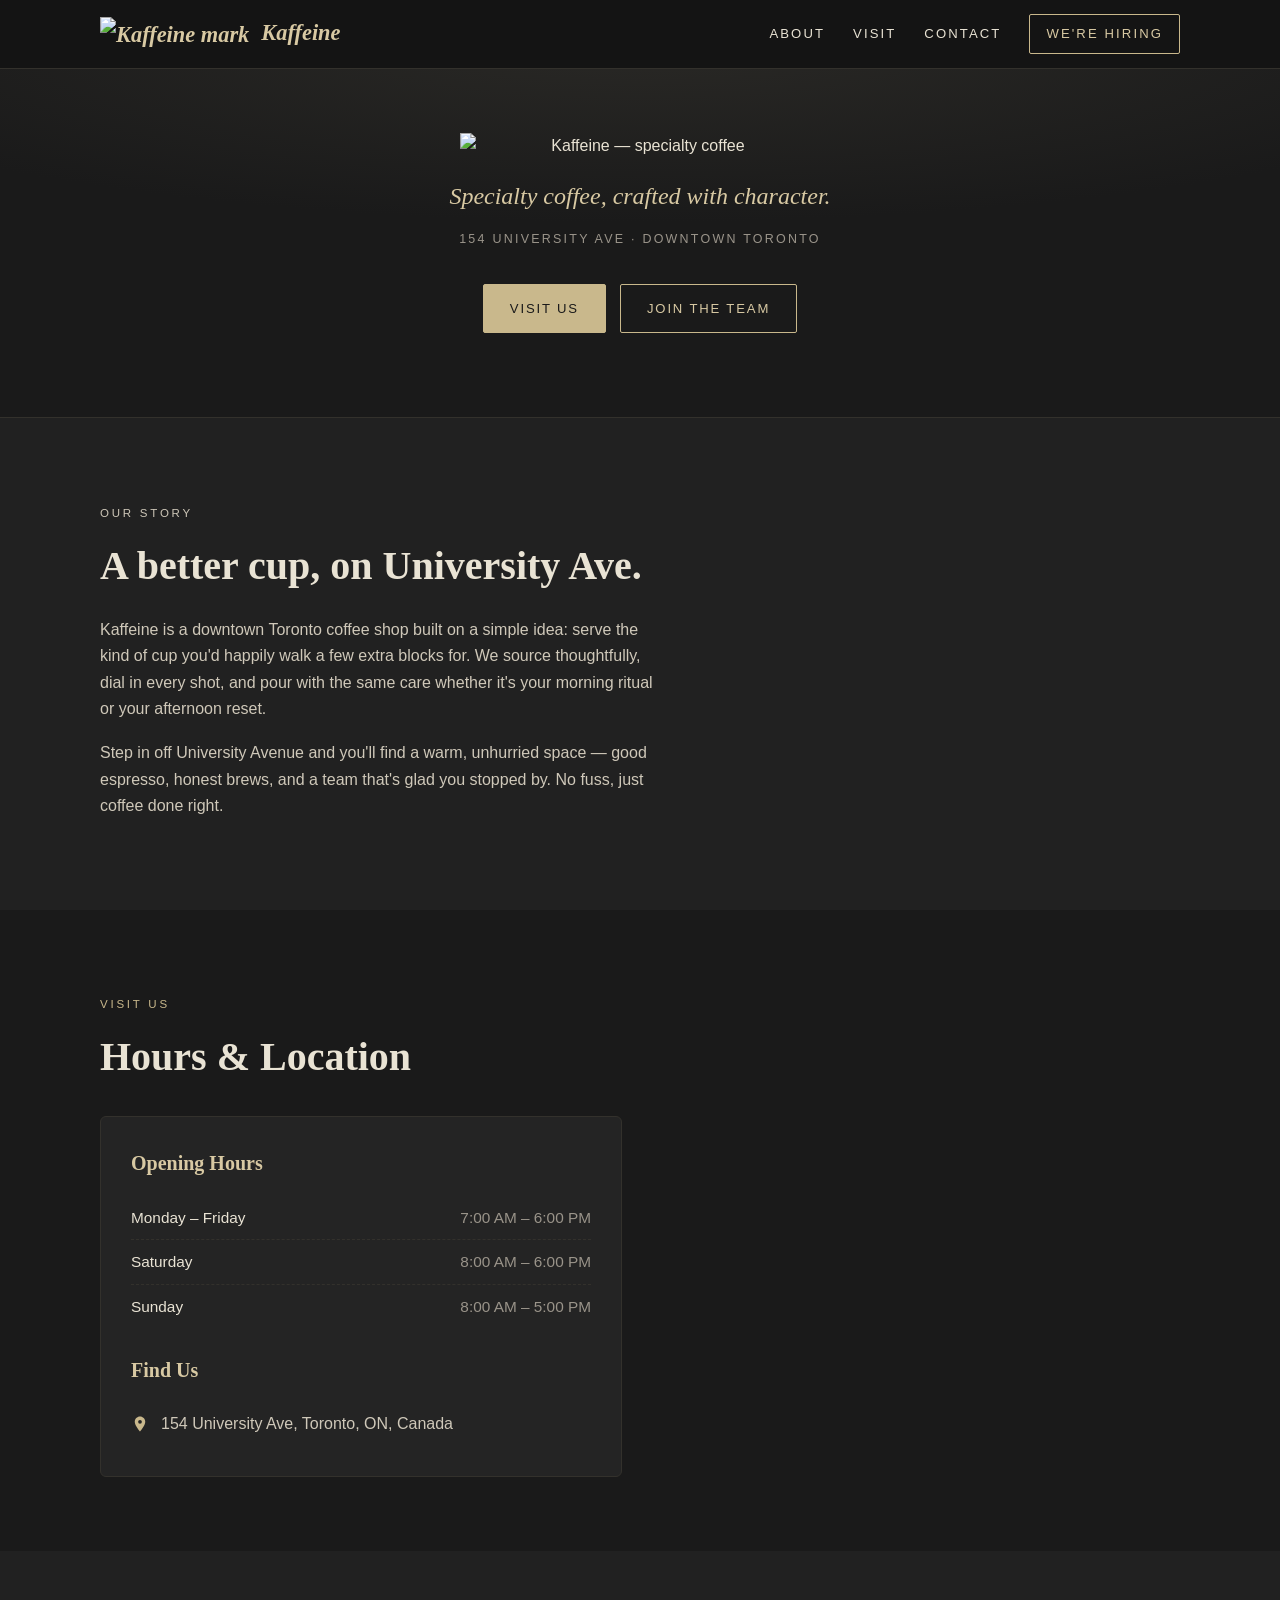
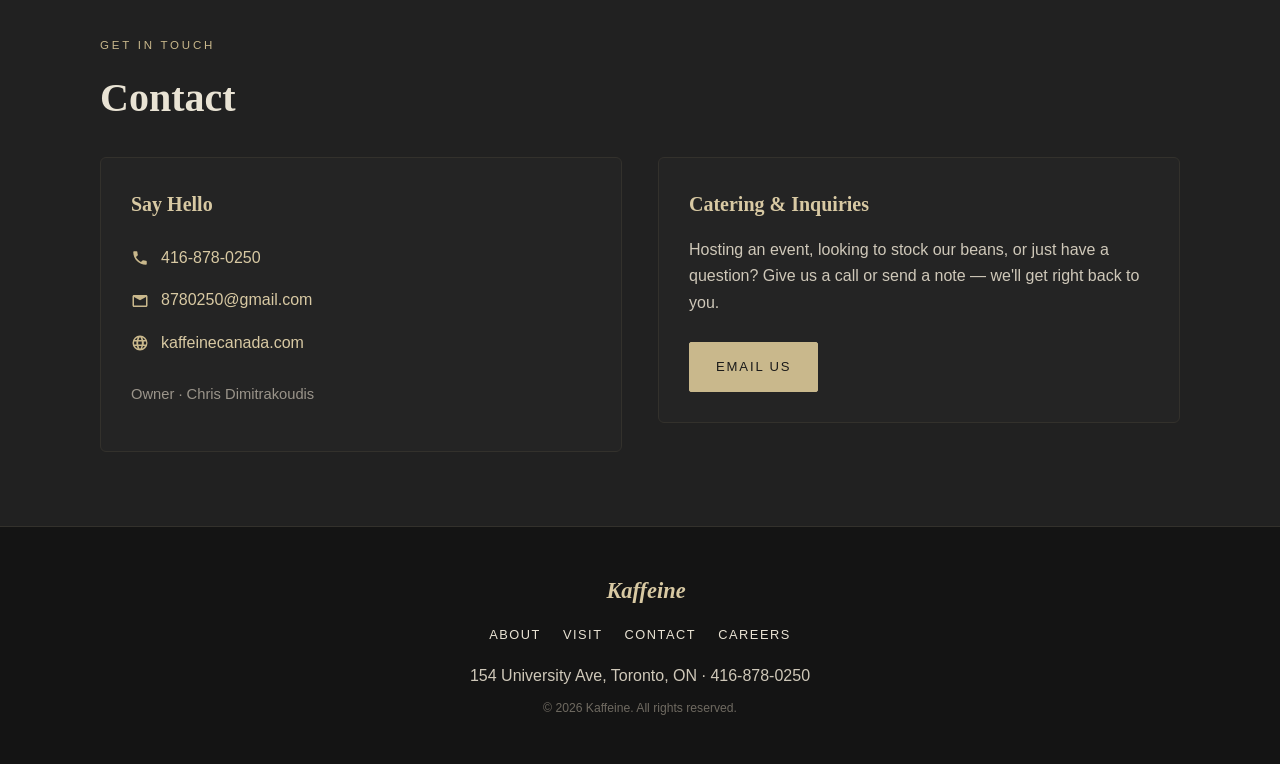
==== index.html @ 9977dd0e "Add files via upload" ====
<!DOCTYPE html>
<html lang="en">
<head>
  <meta charset="UTF-8">
  <meta name="viewport" content="width=device-width, initial-scale=1">
  <title>Kaffeine — Specialty Coffee · Toronto</title>
  <meta name="description" content="Kaffeine — specialty coffee roasted with care, in the heart of downtown Toronto at 154 University Ave.">
  <link rel="icon" type="image/svg+xml" href="assets/mark.svg">
  <link rel="stylesheet" href="styles.css">

  <!-- Open Graph / social preview -->
  <meta property="og:title" content="Kaffeine — Specialty Coffee · Toronto">
  <meta property="og:description" content="Specialty coffee in the heart of downtown Toronto. 154 University Ave.">
  <meta property="og:type" content="website">
  <meta property="og:image" content="assets/logo.svg">

  <!-- Local business structured data -->
  <script type="application/ld+json">
  {
    "@context":"https://schema.org",
    "@type":"CafeOrCoffeeShop",
    "name":"Kaffeine",
    "image":"https://kaffeinecanada.com/assets/logo.svg",
    "telephone":"+1-416-878-0250",
    "email":"8780250@gmail.com",
    "url":"https://kaffeinecanada.com",
    "address":{
      "@type":"PostalAddress",
      "streetAddress":"154 University Ave",
      "addressLocality":"Toronto",
      "addressRegion":"ON",
      "addressCountry":"CA"
    }
  }
  </script>
</head>
<body>

<header class="site">
  <div class="container nav">
    <a class="brand" href="index.html">
      <img src="assets/mark.svg" alt="Kaffeine mark"> Kaffeine
    </a>
    <nav class="nav-links">
      <a href="#about">About</a>
      <a href="#visit">Visit</a>
      <a href="#contact">Contact</a>
      <a class="cta" href="hiring.html">We're Hiring</a>
    </nav>
  </div>
</header>

<!-- HERO -->
<section class="hero" style="padding-top:64px">
  <div class="container">
    <img class="logo" src="assets/logo.svg" alt="Kaffeine — specialty coffee">
    <p class="tagline">Specialty coffee, crafted with character.</p>
    <p class="sub">154 University Ave · Downtown Toronto</p>
    <div class="btns">
      <a class="btn solid" href="#visit">Visit Us</a>
      <a class="btn ghost" href="hiring.html">Join the Team</a>
    </div>
  </div>
</section>

<!-- ABOUT -->
<section id="about" class="about">
  <div class="container">
    <p class="eyebrow">Our Story</p>
    <h2>A better cup, on University Ave.</h2>
    <p>Kaffeine is a downtown Toronto coffee shop built on a simple idea: serve the kind of cup
       you'd happily walk a few extra blocks for. We source thoughtfully, dial in every shot, and
       pour with the same care whether it's your morning ritual or your afternoon reset.</p>
    <p>Step in off University Avenue and you'll find a warm, unhurried space — good espresso, honest
       brews, and a team that's glad you stopped by. No fuss, just coffee done right.</p>
  </div>
</section>

<!-- VISIT: hours, location, map -->
<section id="visit">
  <div class="container">
    <p class="eyebrow">Visit Us</p>
    <h2>Hours &amp; Location</h2>
    <div class="grid" style="margin-top:26px">
      <div class="card">
        <h3>Opening Hours</h3>
        <ul class="hours">
          <li><span class="day">Monday – Friday</span><span class="time">7:00 AM – 6:00 PM</span></li>
          <li><span class="day">Saturday</span><span class="time">8:00 AM – 6:00 PM</span></li>
          <li><span class="day">Sunday</span><span class="time">8:00 AM – 5:00 PM</span></li>
        </ul>
        <h3 style="margin-top:26px">Find Us</h3>
        <div class="contact-line">
          <svg viewBox="0 0 24 24"><path d="M12 2C8.1 2 5 5.1 5 9c0 5.2 7 13 7 13s7-7.8 7-13c0-3.9-3.1-7-7-7zm0 9.5A2.5 2.5 0 1 1 12 6.5a2.5 2.5 0 0 1 0 5z"/></svg>
          154 University Ave, Toronto, ON, Canada
        </div>
      </div>
      <div class="map-wrap">
        <iframe class="map-embed"
          title="Map to Kaffeine, 154 University Ave Toronto"
          loading="lazy"
          referrerpolicy="no-referrer-when-downgrade"
          src="https://www.google.com/maps?q=154+University+Ave,+Toronto,+ON,+Canada&output=embed"></iframe>
      </div>
    </div>
  </div>
</section>

<!-- CONTACT -->
<section id="contact">
  <div class="container">
    <p class="eyebrow">Get in Touch</p>
    <h2>Contact</h2>
    <div class="grid" style="margin-top:26px">
      <div class="card">
        <h3>Say Hello</h3>
        <div class="contact-line">
          <svg viewBox="0 0 24 24"><path d="M6.6 10.8c1.4 2.8 3.8 5.2 6.6 6.6l2.2-2.2c.3-.3.7-.4 1-.2 1.1.4 2.3.6 3.6.6.6 0 1 .4 1 1V20c0 .6-.4 1-1 1C10.6 21 3 13.4 3 4c0-.6.4-1 1-1h3.5c.6 0 1 .4 1 1 0 1.2.2 2.4.6 3.6.1.4 0 .8-.3 1.1l-2.2 2.1z"/></svg>
          <a href="tel:+14168780250">416-878-0250</a>
        </div>
        <div class="contact-line">
          <svg viewBox="0 0 24 24"><path d="M4 4h16c1.1 0 2 .9 2 2v12c0 1.1-.9 2-2 2H4c-1.1 0-2-.9-2-2V6c0-1.1.9-2 2-2zm8 7L4 6.5V18h16V6.5L12 11z"/></svg>
          <a href="mailto:8780250@gmail.com">8780250@gmail.com</a>
        </div>
        <div class="contact-line">
          <svg viewBox="0 0 24 24"><path d="M12 2a10 10 0 1 0 0 20 10 10 0 0 0 0-20zm6.9 6h-2.6a15.6 15.6 0 0 0-1.3-3.4A8 8 0 0 1 18.9 8zM12 4c.8 1 1.5 2.4 1.9 4h-3.8C10.5 6.4 11.2 5 12 4zM4.3 14a8 8 0 0 1 0-4h3a18 18 0 0 0 0 4h-3zm.8 2h2.6c.3 1.2.8 2.4 1.3 3.4A8 8 0 0 1 5.1 16zm2.6-8H5.1a8 8 0 0 1 3.9-3.4C8.4 5.6 8 6.8 7.7 8zM12 20c-.8-1-1.5-2.4-1.9-4h3.8c-.4 1.6-1.1 3-1.9 4zm2.3-6h-4.6a16 16 0 0 1 0-4h4.6a16 16 0 0 1 0 4zm.4 5.4c.5-1 1-2.2 1.3-3.4h2.6a8 8 0 0 1-3.9 3.4zM17 14a18 18 0 0 0 0-4h3a8 8 0 0 1 0 4h-3z"/></svg>
          <a href="https://kaffeinecanada.com">kaffeinecanada.com</a>
        </div>
        <p style="color:var(--muted);margin-top:18px;font-size:.92rem">Owner · Chris Dimitrakoudis</p>
      </div>
      <div class="card">
        <h3>Catering &amp; Inquiries</h3>
        <p style="color:#cfc8b9;margin-top:0">Hosting an event, looking to stock our beans, or just have a
           question? Give us a call or send a note — we'll get right back to you.</p>
        <a class="btn solid" style="margin-top:10px" href="mailto:8780250@gmail.com">Email Us</a>
      </div>
    </div>
  </div>
</section>

<footer class="site">
  <div class="container">
    <a class="brand" href="index.html"><img src="assets/mark.svg" alt=""> Kaffeine</a>
    <div class="foot-links">
      <a href="#about">About</a>
      <a href="#visit">Visit</a>
      <a href="#contact">Contact</a>
      <a href="hiring.html">Careers</a>
    </div>
    <div style="color:#cfc8b9">154 University Ave, Toronto, ON · 416-878-0250</div>
    <small>© <span id="yr"></span> Kaffeine. All rights reserved.</small>
  </div>
</footer>
<script>document.getElementById('yr').textContent=new Date().getFullYear();</script>
</body>
</html>
---- styles.css ----
/* ===== Kaffeine — shared styles ===== */
:root{
  --bg:#1a1a1a;
  --bg-2:#212121;
  --panel:#242424;
  --line:#33312c;
  --gold:#c9b88c;
  --gold-bright:#d8c9a3;
  --cream:#e9e3d4;
  --muted:#9a948a;
  --serif:Georgia,"Times New Roman",serif;
  --sans:"Helvetica Neue",Arial,system-ui,sans-serif;
}
*{box-sizing:border-box}
html{scroll-behavior:smooth}
body{
  margin:0;
  background:var(--bg);
  color:var(--cream);
  font-family:var(--sans);
  line-height:1.65;
  -webkit-font-smoothing:antialiased;
}
a{color:var(--gold-bright);text-decoration:none}
a:hover{color:#fff}
.container{width:min(1080px,92vw);margin-inline:auto}

/* Header / nav */
header.site{
  position:sticky;top:0;z-index:50;
  background:rgba(20,20,20,.82);
  backdrop-filter:blur(10px);
  border-bottom:1px solid var(--line);
}
.nav{display:flex;align-items:center;justify-content:space-between;padding:14px 0}
.brand{display:flex;align-items:center;gap:12px;font-family:var(--serif);font-style:italic;font-weight:700;font-size:1.4rem;color:var(--gold-bright)}
.brand img{height:34px;width:auto}
.nav-links{display:flex;gap:28px;align-items:center}
.nav-links a{font-family:var(--sans);font-size:.82rem;letter-spacing:.16em;text-transform:uppercase;color:var(--cream)}
.nav-links a.cta{border:1px solid var(--gold);padding:8px 16px;border-radius:2px;color:var(--gold-bright)}
.nav-links a.cta:hover{background:var(--gold);color:#1a1a1a}

/* Hero */
.hero{position:relative;text-align:center;padding:96px 0 84px;border-bottom:1px solid var(--line);
  background:radial-gradient(120% 90% at 50% -10%, #2a2926 0%, var(--bg) 60%);}
.hero .logo{width:min(360px,72vw);height:auto;margin:0 auto 18px;display:block}
.hero .tagline{font-family:var(--serif);font-style:italic;font-size:clamp(1.05rem,2.6vw,1.5rem);color:var(--gold-bright);margin:6px 0 4px}
.hero .sub{color:var(--muted);letter-spacing:.18em;text-transform:uppercase;font-size:.78rem}
.hero .btns{margin-top:34px;display:flex;gap:14px;justify-content:center;flex-wrap:wrap}
.btn{display:inline-block;padding:13px 26px;border-radius:2px;font-size:.82rem;letter-spacing:.14em;text-transform:uppercase;border:1px solid var(--gold)}
.btn.solid{background:var(--gold);color:#1a1a1a}
.btn.solid:hover{background:var(--gold-bright)}
.btn.ghost{color:var(--gold-bright)}
.btn.ghost:hover{background:rgba(201,184,140,.12);color:#fff}

/* Sections */
section{padding:74px 0}
section:nth-of-type(even){background:var(--bg-2)}
.eyebrow{color:var(--gold);letter-spacing:.24em;text-transform:uppercase;font-size:.72rem;margin-bottom:10px}
h2{font-family:var(--serif);font-weight:700;font-size:clamp(1.7rem,4vw,2.5rem);margin:0 0 18px;color:var(--cream)}
.lead{color:#cfc8b9;max-width:62ch;font-size:1.05rem}

/* About */
.about p{max-width:64ch;color:#cfc8b9}
.about p+p{margin-top:18px}

/* Info grid */
.grid{display:grid;grid-template-columns:1fr 1fr;gap:36px;align-items:start}
@media(max-width:760px){.grid{grid-template-columns:1fr;gap:28px}}
.card{background:var(--panel);border:1px solid var(--line);border-radius:6px;padding:30px}
.card h3{font-family:var(--serif);color:var(--gold-bright);margin:0 0 16px;font-size:1.25rem}
.hours{list-style:none;margin:0;padding:0}
.hours li{display:flex;justify-content:space-between;padding:9px 0;border-bottom:1px dashed var(--line);font-size:.96rem}
.hours li:last-child{border-bottom:0}
.hours .day{color:var(--cream)}
.hours .time{color:var(--muted)}
.contact-line{display:flex;align-items:center;gap:12px;padding:8px 0;color:#cfc8b9}
.contact-line svg{flex:0 0 18px;width:18px;height:18px;fill:var(--gold)}
.map-embed{width:100%;height:100%;min-height:280px;border:0;border-radius:6px;filter:grayscale(.3) contrast(1.05)}
.map-wrap{height:100%;min-height:280px}

/* Footer */
footer.site{background:#141414;border-top:1px solid var(--line);padding:46px 0;text-align:center;color:var(--muted)}
footer .brand{justify-content:center;margin-bottom:14px}
footer .foot-links{display:flex;gap:22px;justify-content:center;margin:10px 0 18px;flex-wrap:wrap}
footer .foot-links a{font-size:.8rem;letter-spacing:.12em;text-transform:uppercase;color:var(--cream)}
footer small{display:block;color:#6f6a61;font-size:.76rem;margin-top:8px}

/* Mobile nav */
@media(max-width:620px){
  .nav{flex-direction:column;gap:10px}
  .nav-links{gap:18px;flex-wrap:wrap;justify-content:center}
  .nav-links a{font-size:.74rem;letter-spacing:.1em}
  .brand{font-size:1.25rem}
}

/* Hiring page */
.role{background:var(--panel);border:1px solid var(--line);border-radius:6px;padding:26px 30px;margin-bottom:18px}
.role h3{font-family:var(--serif);color:var(--gold-bright);margin:0 0 6px;font-size:1.35rem}
.role .meta{color:var(--muted);font-size:.82rem;letter-spacing:.08em;text-transform:uppercase;margin-bottom:14px}
.role p{color:#cfc8b9;margin:0 0 14px;max-width:70ch}
.role ul{margin:0;padding-left:20px;color:#cfc8b9}
.role ul li{margin:6px 0}
.apply-box{background:var(--panel);border:1px solid var(--gold);border-radius:6px;padding:30px;text-align:center;margin-top:34px}
.apply-box h3{font-family:var(--serif);color:var(--gold-bright);font-size:1.4rem;margin:0 0 10px}
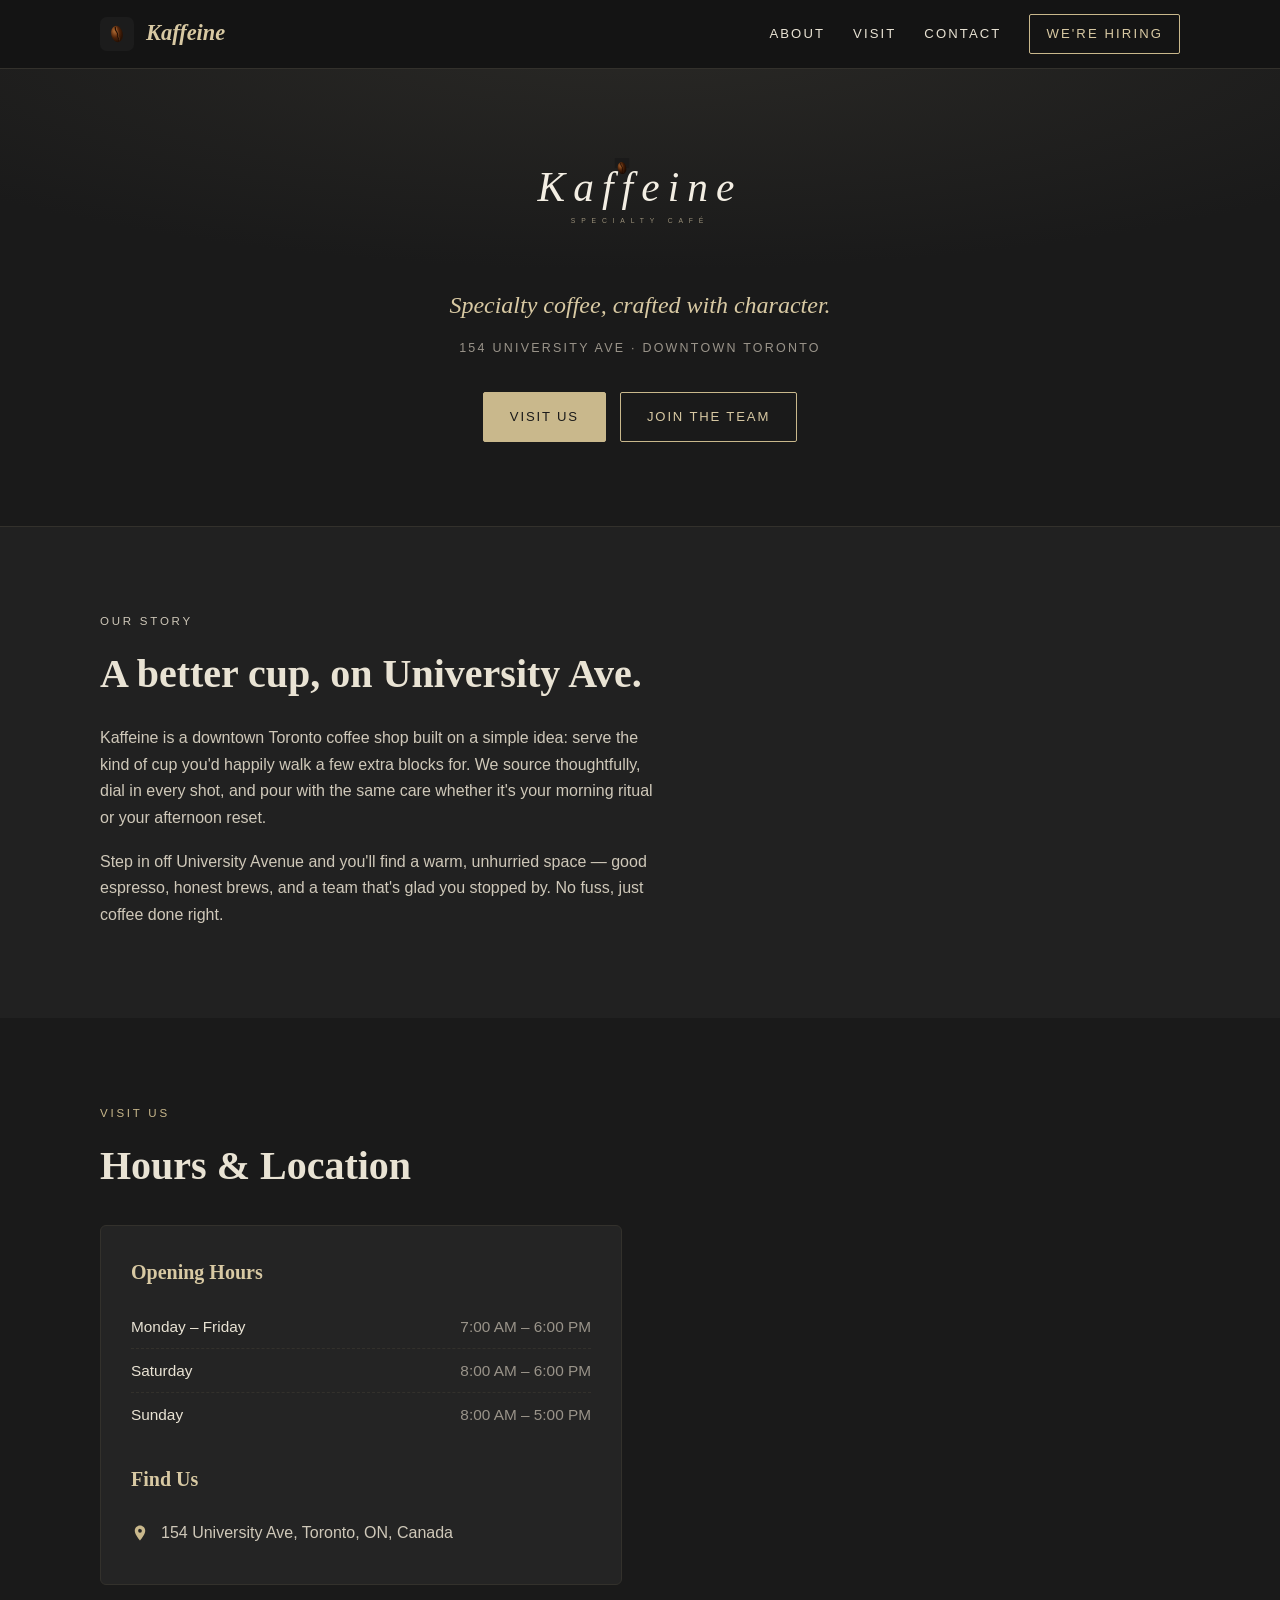
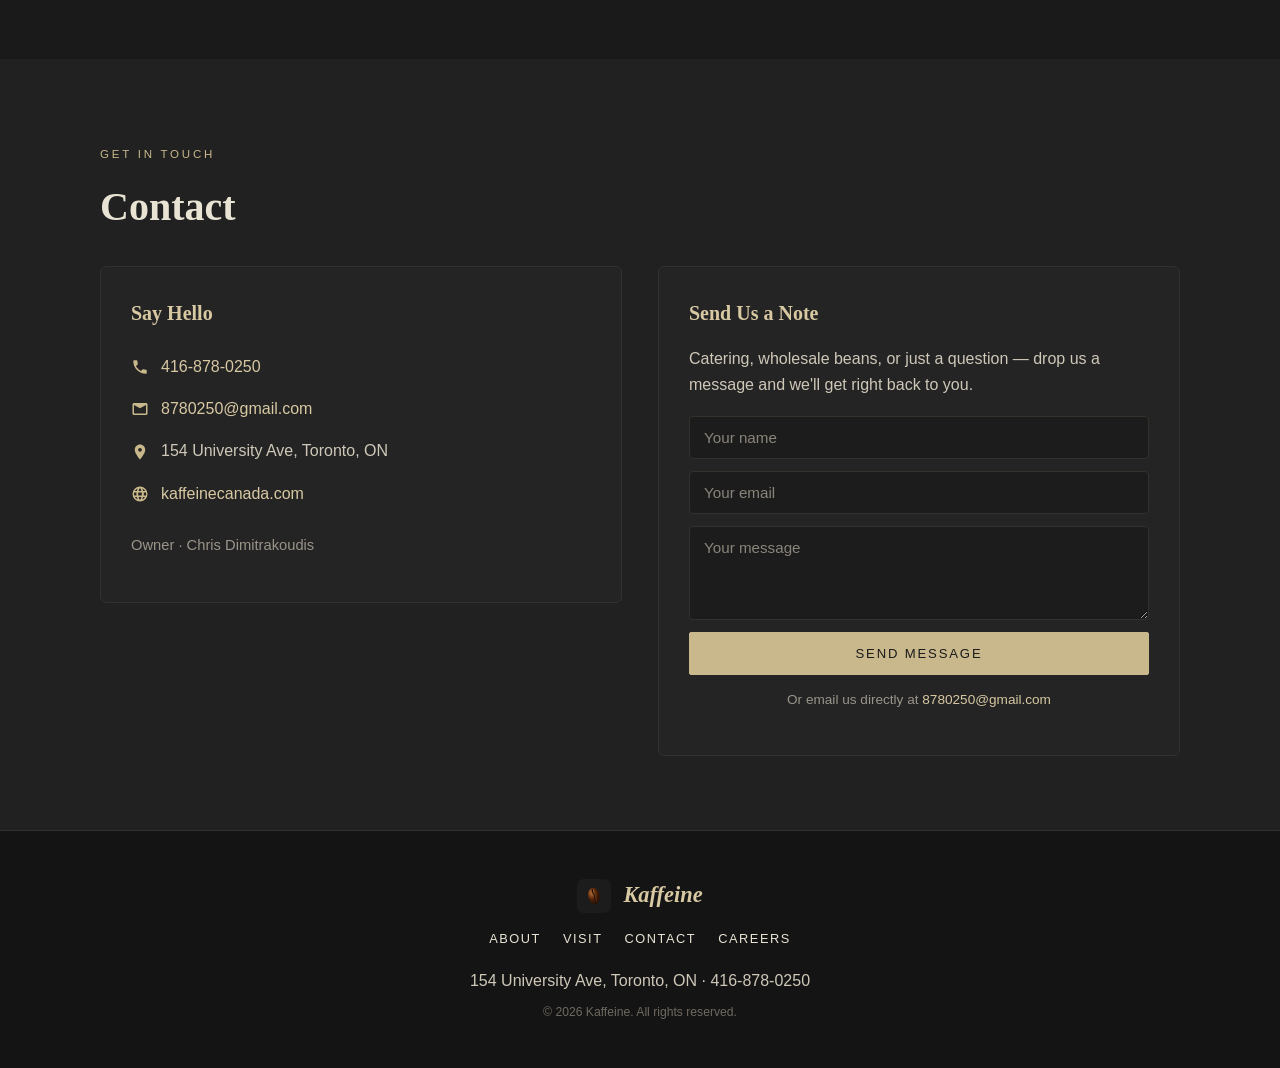
==== commit 1c8996f3: "Add files via upload" ====
--- a/index.html
+++ b/index.html
@@ -120,7 +120,11 @@
         </div>
         <div class="contact-line">
           <svg viewBox="0 0 24 24"><path d="M4 4h16c1.1 0 2 .9 2 2v12c0 1.1-.9 2-2 2H4c-1.1 0-2-.9-2-2V6c0-1.1.9-2 2-2zm8 7L4 6.5V18h16V6.5L12 11z"/></svg>
-          <a href="mailto:8780250@gmail.com">8780250@gmail.com</a>
+          <button type="button" class="copy-email" data-email="8780250@gmail.com" title="Click to copy">8780250@gmail.com</button>
+        </div>
+        <div class="contact-line">
+          <svg viewBox="0 0 24 24"><path d="M12 2C8.1 2 5 5.1 5 9c0 5.2 7 13 7 13s7-7.8 7-13c0-3.9-3.1-7-7-7zm0 9.5A2.5 2.5 0 1 1 12 6.5a2.5 2.5 0 0 1 0 5z"/></svg>
+          154 University Ave, Toronto, ON
         </div>
         <div class="contact-line">
           <svg viewBox="0 0 24 24"><path d="M12 2a10 10 0 1 0 0 20 10 10 0 0 0 0-20zm6.9 6h-2.6a15.6 15.6 0 0 0-1.3-3.4A8 8 0 0 1 18.9 8zM12 4c.8 1 1.5 2.4 1.9 4h-3.8C10.5 6.4 11.2 5 12 4zM4.3 14a8 8 0 0 1 0-4h3a18 18 0 0 0 0 4h-3zm.8 2h2.6c.3 1.2.8 2.4 1.3 3.4A8 8 0 0 1 5.1 16zm2.6-8H5.1a8 8 0 0 1 3.9-3.4C8.4 5.6 8 6.8 7.7 8zM12 20c-.8-1-1.5-2.4-1.9-4h3.8c-.4 1.6-1.1 3-1.9 4zm2.3-6h-4.6a16 16 0 0 1 0-4h4.6a16 16 0 0 1 0 4zm.4 5.4c.5-1 1-2.2 1.3-3.4h2.6a8 8 0 0 1-3.9 3.4zM17 14a18 18 0 0 0 0-4h3a8 8 0 0 1 0 4h-3z"/></svg>
@@ -129,10 +133,16 @@
         <p style="color:var(--muted);margin-top:18px;font-size:.92rem">Owner · Chris Dimitrakoudis</p>
       </div>
       <div class="card">
-        <h3>Catering &amp; Inquiries</h3>
-        <p style="color:#cfc8b9;margin-top:0">Hosting an event, looking to stock our beans, or just have a
-           question? Give us a call or send a note — we'll get right back to you.</p>
-        <a class="btn solid" style="margin-top:10px" href="mailto:8780250@gmail.com">Email Us</a>
+        <h3>Send Us a Note</h3>
+        <p style="color:#cfc8b9;margin-top:0;margin-bottom:18px">Catering, wholesale beans, or just a question —
+           drop us a message and we'll get right back to you.</p>
+        <form class="contact-form" action="https://formspree.io/f/REPLACE_WITH_FORM_ID" method="POST">
+          <input type="text" name="name" placeholder="Your name" required>
+          <input type="email" name="email" placeholder="Your email" required>
+          <textarea name="message" rows="4" placeholder="Your message" required></textarea>
+          <button type="submit" class="btn solid" style="width:100%">Send Message</button>
+          <p class="form-note">Or email us directly at <button type="button" class="copy-email" data-email="8780250@gmail.com">8780250@gmail.com</button></p>
+        </form>
       </div>
     </div>
   </div>
@@ -151,6 +161,61 @@
     <small>© <span id="yr"></span> Kaffeine. All rights reserved.</small>
   </div>
 </footer>
-<script>document.getElementById('yr').textContent=new Date().getFullYear();</script>
+<script>
+  document.getElementById('yr').textContent = new Date().getFullYear();
+
+  // Click-to-copy email (works without a mail app)
+  document.querySelectorAll('.copy-email').forEach(function (btn) {
+    btn.addEventListener('click', function () {
+      var email = btn.dataset.email;
+      navigator.clipboard && navigator.clipboard.writeText(email).then(function () {
+        btn.classList.add('copied');
+        setTimeout(function () { btn.classList.remove('copied'); }, 2000);
+      });
+    });
+  });
+
+  // Contact form: submit via fetch to Formspree, show inline result (no page reload)
+  document.querySelectorAll('.contact-form').forEach(function (form) {
+    var note = document.createElement('p');
+    note.className = 'form-msg';
+    form.appendChild(note);
+    form.addEventListener('submit', function (e) {
+      e.preventDefault();
+      // If the endpoint hasn't been configured yet, fall back to a prefilled email.
+      if (form.action.indexOf('REPLACE_WITH_FORM_ID') !== -1) {
+        var data = new FormData(form);
+        var subject = encodeURIComponent('Website message from ' + (data.get('name') || 'a visitor'));
+        var body = encodeURIComponent((data.get('message') || '') + '\n\n— ' + (data.get('name') || '') + ' (' + (data.get('email') || '') + ')');
+        window.location.href = 'mailto:8780250@gmail.com?subject=' + subject + '&body=' + body;
+        return;
+      }
+      var btn = form.querySelector('button[type=submit]');
+      var label = btn.textContent;
+      btn.textContent = 'Sending…';
+      btn.disabled = true;
+      fetch(form.action, {
+        method: 'POST',
+        body: new FormData(form),
+        headers: { Accept: 'application/json' }
+      }).then(function (r) {
+        if (r.ok) {
+          note.className = 'form-msg ok';
+          note.textContent = 'Thanks! Your message has been sent — we’ll be in touch soon.';
+          form.reset();
+        } else {
+          note.className = 'form-msg err';
+          note.textContent = 'Something went wrong. Please email us directly at 8780250@gmail.com.';
+        }
+      }).catch(function () {
+        note.className = 'form-msg err';
+        note.textContent = 'Something went wrong. Please email us directly at 8780250@gmail.com.';
+      }).finally(function () {
+        btn.textContent = label;
+        btn.disabled = false;
+      });
+    });
+  });
+</script>
 </body>
 </html>
--- a/styles.css
+++ b/styles.css
@@ -79,6 +79,36 @@
 .map-embed{width:100%;height:100%;min-height:280px;border:0;border-radius:6px;filter:grayscale(.3) contrast(1.05)}
 .map-wrap{height:100%;min-height:280px}
 
+/* Contact / application form */
+.contact-form input,
+.contact-form textarea,
+.contact-form select{
+  width:100%;display:block;margin-bottom:12px;padding:12px 14px;
+  background:#1c1c1c;border:1px solid var(--line);border-radius:4px;
+  color:var(--cream);font-family:var(--sans);font-size:.95rem;
+}
+.contact-form input::placeholder,
+.contact-form textarea::placeholder{color:#8a857b}
+.contact-form select{color:var(--cream)}
+.contact-form select:invalid{color:#8a857b}
+.contact-form input:focus,
+.contact-form textarea:focus,
+.contact-form select:focus{outline:none;border-color:var(--gold)}
+.contact-form textarea{resize:vertical}
+.form-note{color:var(--muted);font-size:.85rem;margin-top:14px;text-align:center}
+.form-msg{margin-top:12px;padding:10px 14px;border-radius:4px;font-size:.9rem;display:none}
+.form-msg.ok{display:block;background:rgba(201,184,140,.14);color:var(--gold-bright);border:1px solid var(--gold)}
+.form-msg.err{display:block;background:rgba(180,80,60,.14);color:#e0a89a;border:1px solid #7a4036}
+
+/* Copyable email button (looks like a link) */
+.copy-email{
+  background:none;border:0;padding:0;margin:0;cursor:pointer;
+  color:var(--gold-bright);font:inherit;text-decoration:none;
+}
+.copy-email:hover{color:#fff;text-decoration:underline}
+.copy-email.copied{color:#fff}
+.copy-email.copied::after{content:" \2713 copied";color:var(--gold);font-size:.85em}
+
 /* Footer */
 footer.site{background:#141414;border-top:1px solid var(--line);padding:46px 0;text-align:center;color:var(--muted)}
 footer .brand{justify-content:center;margin-bottom:14px}
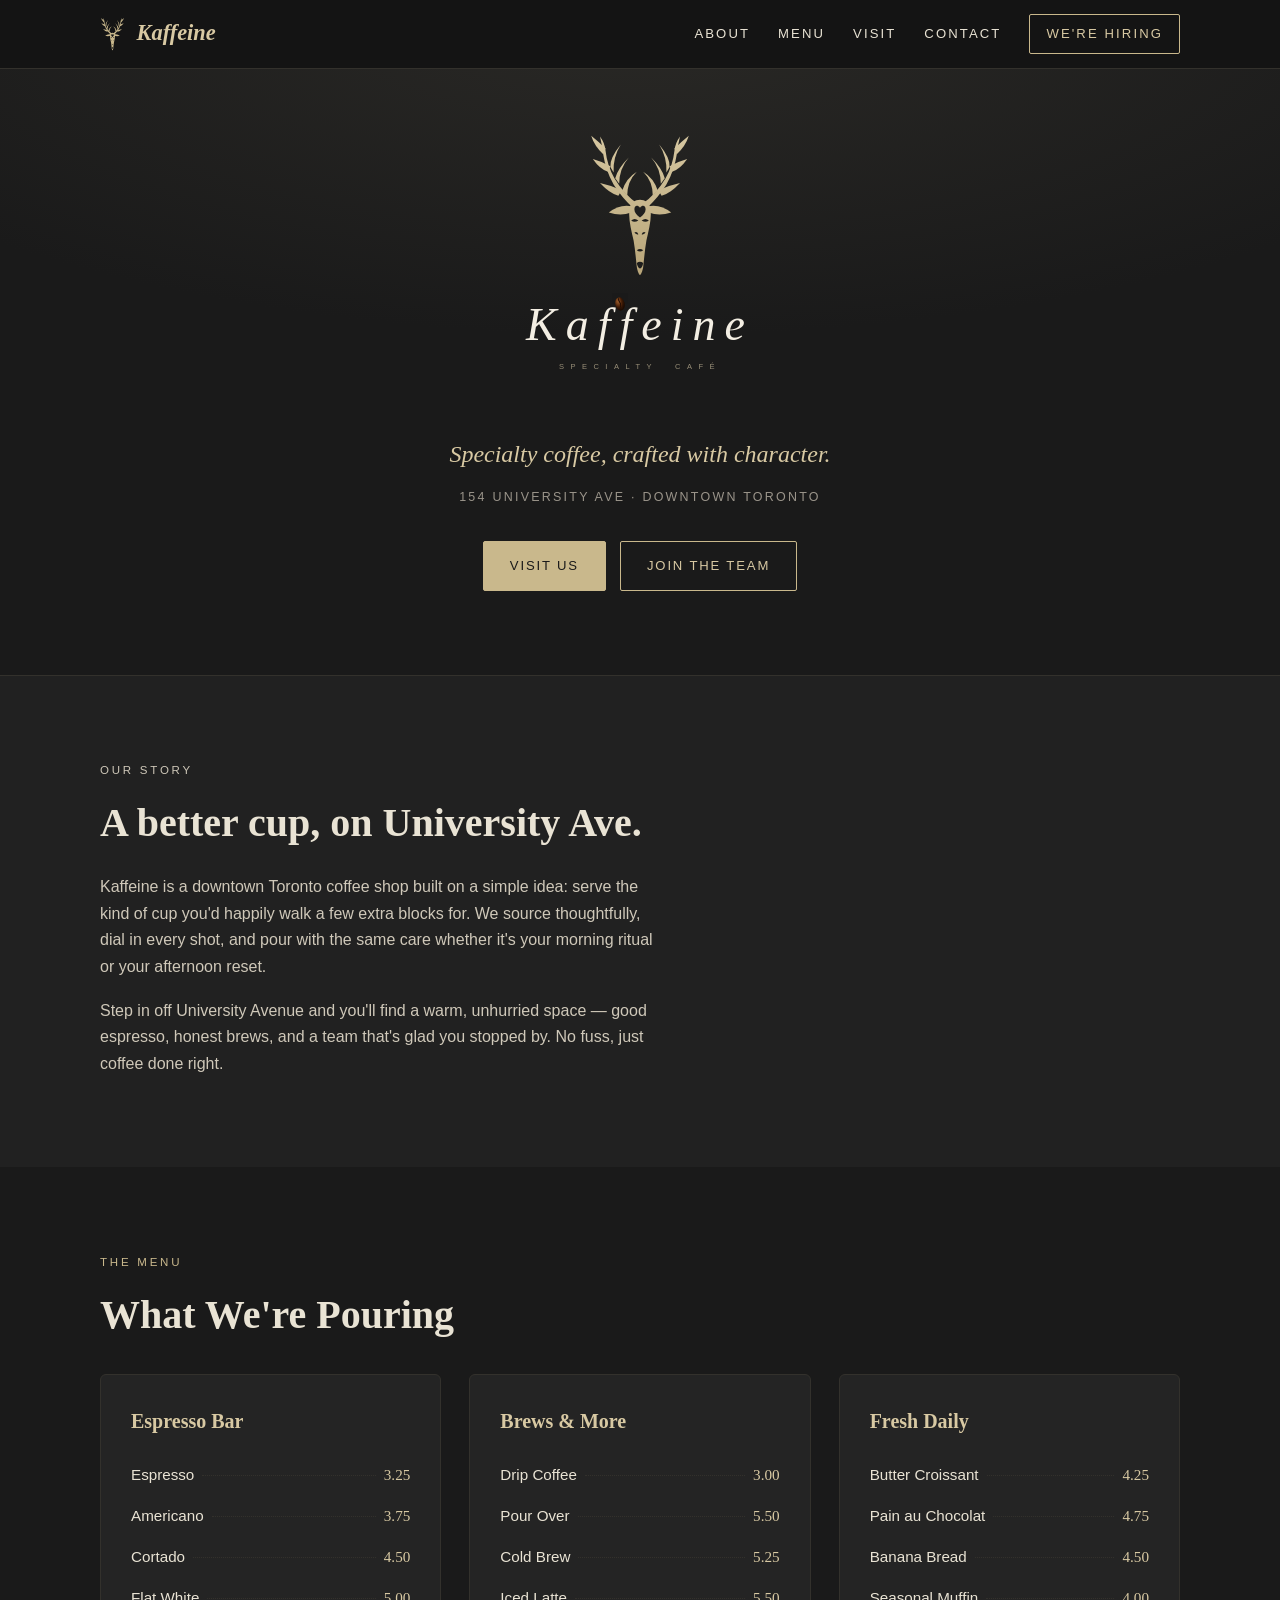
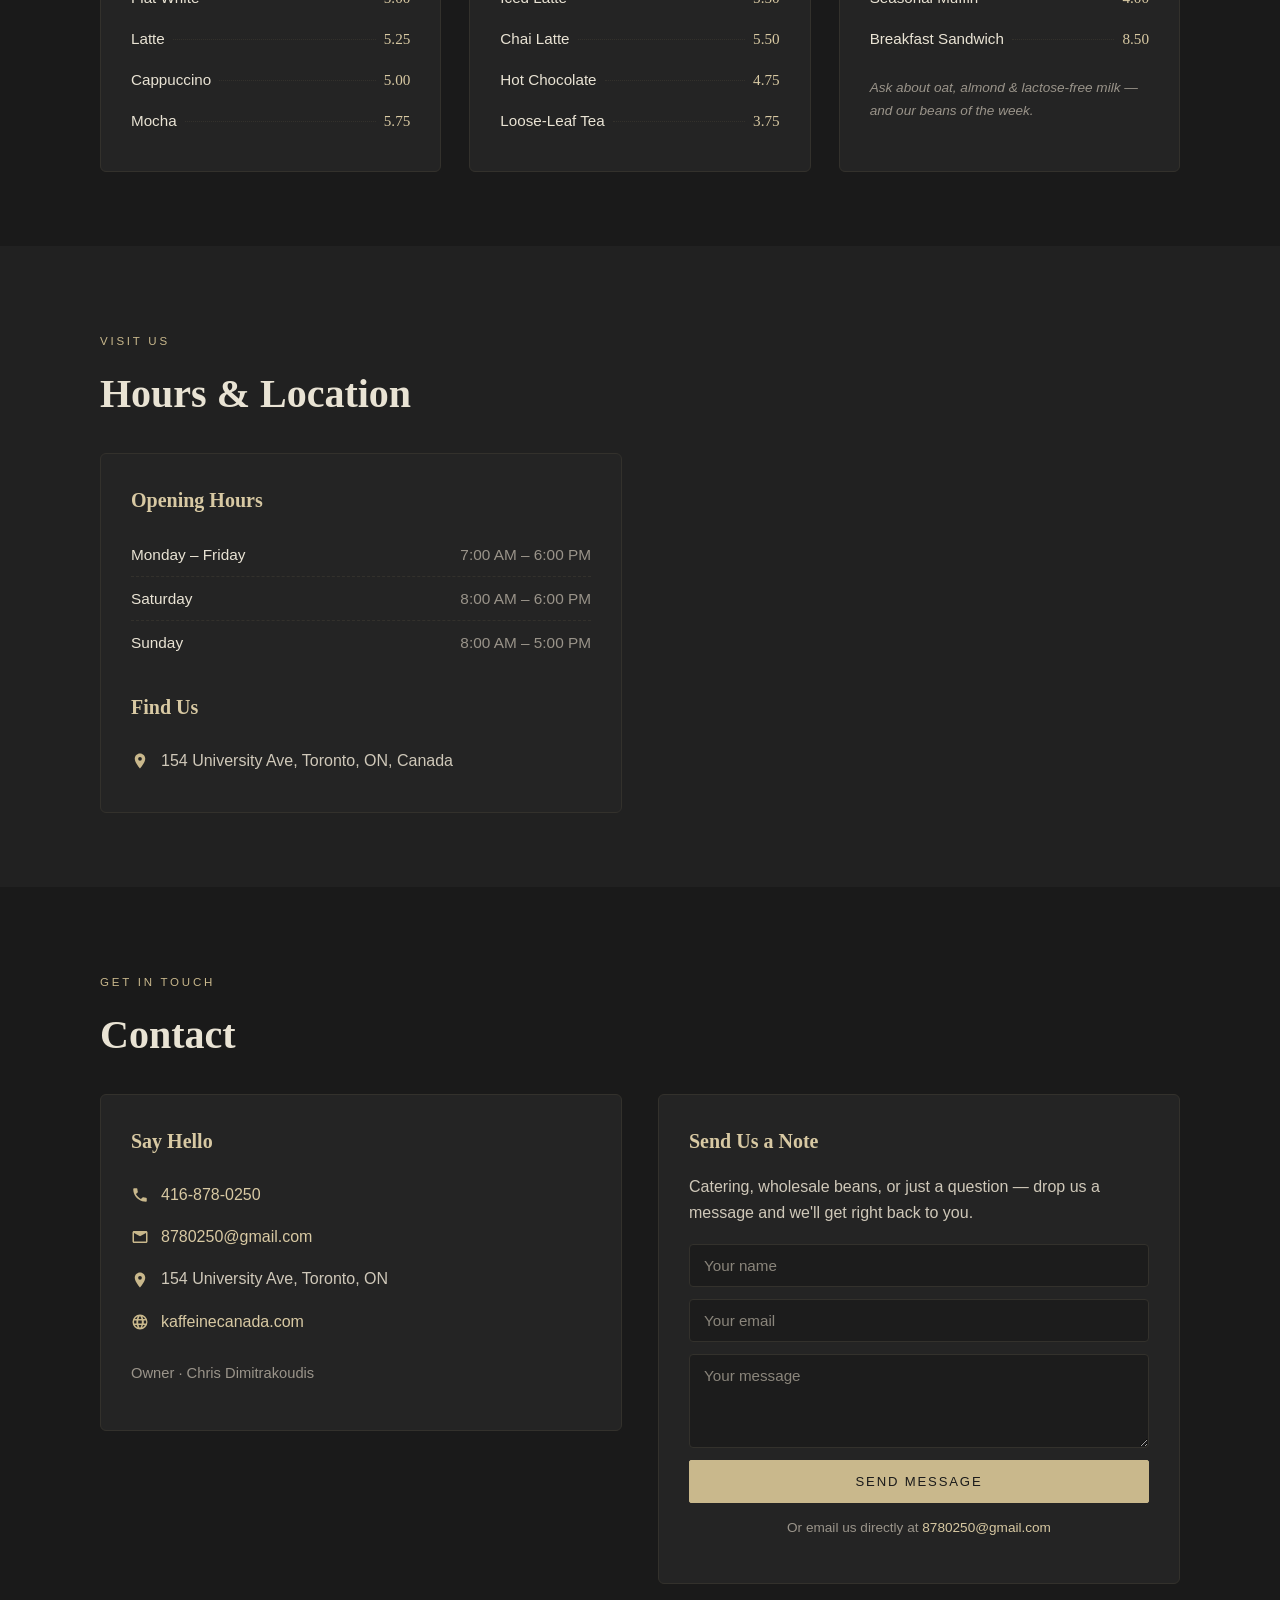
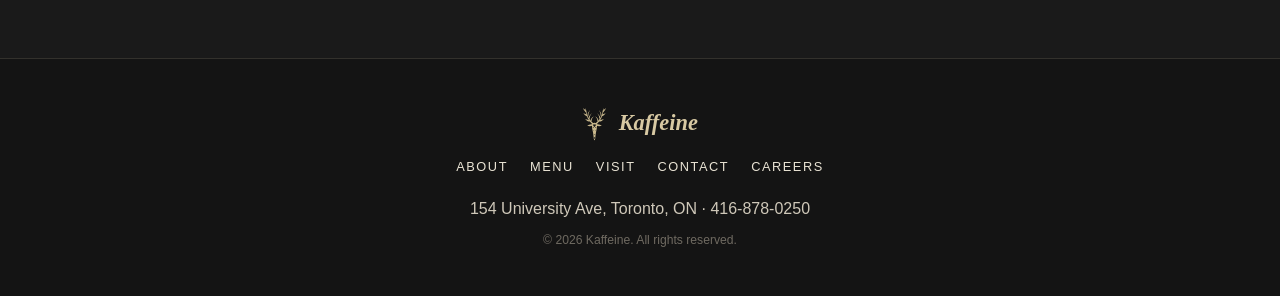
==== commit 38a83463: "Add stag branding, menu section, and visual polish" ====
--- a/index.html
+++ b/index.html
@@ -12,7 +12,9 @@
   <meta property="og:title" content="Kaffeine — Specialty Coffee · Toronto">
   <meta property="og:description" content="Specialty coffee in the heart of downtown Toronto. 154 University Ave.">
   <meta property="og:type" content="website">
-  <meta property="og:image" content="assets/logo.svg">
+  <meta property="og:image" content="https://kaffeinecanada.com/assets/og.png">
+  <meta property="og:image:width" content="1200">
+  <meta property="og:image:height" content="630">
 
   <!-- Local business structured data -->
   <script type="application/ld+json">
@@ -20,7 +22,7 @@
     "@context":"https://schema.org",
     "@type":"CafeOrCoffeeShop",
     "name":"Kaffeine",
-    "image":"https://kaffeinecanada.com/assets/logo.svg",
+    "image":"https://kaffeinecanada.com/assets/og.png",
     "telephone":"+1-416-878-0250",
     "email":"8780250@gmail.com",
     "url":"https://kaffeinecanada.com",
@@ -39,10 +41,11 @@
 <header class="site">
   <div class="container nav">
     <a class="brand" href="index.html">
-      <img src="assets/mark.svg" alt="Kaffeine mark"> Kaffeine
+      <img src="assets/stag.svg" alt="Kaffeine stag"> Kaffeine
     </a>
     <nav class="nav-links">
       <a href="#about">About</a>
+      <a href="#menu">Menu</a>
       <a href="#visit">Visit</a>
       <a href="#contact">Contact</a>
       <a class="cta" href="hiring.html">We're Hiring</a>
@@ -51,9 +54,9 @@
 </header>
 
 <!-- HERO -->
-<section class="hero" style="padding-top:64px">
-  <div class="container">
-    <img class="logo" src="assets/logo.svg" alt="Kaffeine — specialty coffee">
+<section class="hero" style="padding-top:56px">
+  <div class="container">
+    <img class="logo" src="assets/logo.svg" alt="Kaffeine — specialty coffee" width="800" height="600">
     <p class="tagline">Specialty coffee, crafted with character.</p>
     <p class="sub">154 University Ave · Downtown Toronto</p>
     <div class="btns">
@@ -73,6 +76,51 @@
        pour with the same care whether it's your morning ritual or your afternoon reset.</p>
     <p>Step in off University Avenue and you'll find a warm, unhurried space — good espresso, honest
        brews, and a team that's glad you stopped by. No fuss, just coffee done right.</p>
+  </div>
+</section>
+
+<!-- MENU -->
+<section id="menu">
+  <div class="container">
+    <p class="eyebrow">The Menu</p>
+    <h2>What We're Pouring</h2>
+    <div class="menu-grid">
+      <div class="card menu-card">
+        <h3>Espresso Bar</h3>
+        <ul class="menu-list">
+          <li><span class="item">Espresso</span><span class="dots"></span><span class="price">3.25</span></li>
+          <li><span class="item">Americano</span><span class="dots"></span><span class="price">3.75</span></li>
+          <li><span class="item">Cortado</span><span class="dots"></span><span class="price">4.50</span></li>
+          <li><span class="item">Flat White</span><span class="dots"></span><span class="price">5.00</span></li>
+          <li><span class="item">Latte</span><span class="dots"></span><span class="price">5.25</span></li>
+          <li><span class="item">Cappuccino</span><span class="dots"></span><span class="price">5.00</span></li>
+          <li><span class="item">Mocha</span><span class="dots"></span><span class="price">5.75</span></li>
+        </ul>
+      </div>
+      <div class="card menu-card">
+        <h3>Brews &amp; More</h3>
+        <ul class="menu-list">
+          <li><span class="item">Drip Coffee</span><span class="dots"></span><span class="price">3.00</span></li>
+          <li><span class="item">Pour Over</span><span class="dots"></span><span class="price">5.50</span></li>
+          <li><span class="item">Cold Brew</span><span class="dots"></span><span class="price">5.25</span></li>
+          <li><span class="item">Iced Latte</span><span class="dots"></span><span class="price">5.50</span></li>
+          <li><span class="item">Chai Latte</span><span class="dots"></span><span class="price">5.50</span></li>
+          <li><span class="item">Hot Chocolate</span><span class="dots"></span><span class="price">4.75</span></li>
+          <li><span class="item">Loose-Leaf Tea</span><span class="dots"></span><span class="price">3.75</span></li>
+        </ul>
+      </div>
+      <div class="card menu-card">
+        <h3>Fresh Daily</h3>
+        <ul class="menu-list">
+          <li><span class="item">Butter Croissant</span><span class="dots"></span><span class="price">4.25</span></li>
+          <li><span class="item">Pain au Chocolat</span><span class="dots"></span><span class="price">4.75</span></li>
+          <li><span class="item">Banana Bread</span><span class="dots"></span><span class="price">4.50</span></li>
+          <li><span class="item">Seasonal Muffin</span><span class="dots"></span><span class="price">4.00</span></li>
+          <li><span class="item">Breakfast Sandwich</span><span class="dots"></span><span class="price">8.50</span></li>
+        </ul>
+        <p class="menu-note">Ask about oat, almond &amp; lactose-free milk — and our beans of the week.</p>
+      </div>
+    </div>
   </div>
 </section>
 
@@ -150,9 +198,10 @@
 
 <footer class="site">
   <div class="container">
-    <a class="brand" href="index.html"><img src="assets/mark.svg" alt=""> Kaffeine</a>
+    <a class="brand" href="index.html"><img src="assets/stag.svg" alt=""> Kaffeine</a>
     <div class="foot-links">
       <a href="#about">About</a>
+      <a href="#menu">Menu</a>
       <a href="#visit">Visit</a>
       <a href="#contact">Contact</a>
       <a href="hiring.html">Careers</a>
--- a/styles.css
+++ b/styles.css
@@ -43,7 +43,7 @@
 /* Hero */
 .hero{position:relative;text-align:center;padding:96px 0 84px;border-bottom:1px solid var(--line);
   background:radial-gradient(120% 90% at 50% -10%, #2a2926 0%, var(--bg) 60%);}
-.hero .logo{width:min(360px,72vw);height:auto;margin:0 auto 18px;display:block}
+.hero .logo{width:min(400px,78vw);height:auto;margin:0 auto 10px;display:block}
 .hero .tagline{font-family:var(--serif);font-style:italic;font-size:clamp(1.05rem,2.6vw,1.5rem);color:var(--gold-bright);margin:6px 0 4px}
 .hero .sub{color:var(--muted);letter-spacing:.18em;text-transform:uppercase;font-size:.78rem}
 .hero .btns{margin-top:34px;display:flex;gap:14px;justify-content:center;flex-wrap:wrap}
@@ -67,7 +67,9 @@
 /* Info grid */
 .grid{display:grid;grid-template-columns:1fr 1fr;gap:36px;align-items:start}
 @media(max-width:760px){.grid{grid-template-columns:1fr;gap:28px}}
-.card{background:var(--panel);border:1px solid var(--line);border-radius:6px;padding:30px}
+.card{background:var(--panel);border:1px solid var(--line);border-radius:6px;padding:30px;
+  transition:border-color .25s ease, transform .25s ease}
+.card:hover{border-color:rgba(201,184,140,.45);transform:translateY(-2px)}
 .card h3{font-family:var(--serif);color:var(--gold-bright);margin:0 0 16px;font-size:1.25rem}
 .hours{list-style:none;margin:0;padding:0}
 .hours li{display:flex;justify-content:space-between;padding:9px 0;border-bottom:1px dashed var(--line);font-size:.96rem}
@@ -78,6 +80,17 @@
 .contact-line svg{flex:0 0 18px;width:18px;height:18px;fill:var(--gold)}
 .map-embed{width:100%;height:100%;min-height:280px;border:0;border-radius:6px;filter:grayscale(.3) contrast(1.05)}
 .map-wrap{height:100%;min-height:280px}
+
+/* Menu */
+.menu-grid{display:grid;grid-template-columns:repeat(3,1fr);gap:28px;margin-top:26px}
+@media(max-width:900px){.menu-grid{grid-template-columns:1fr 1fr}}
+@media(max-width:620px){.menu-grid{grid-template-columns:1fr}}
+.menu-list{list-style:none;margin:0;padding:0}
+.menu-list li{display:flex;align-items:baseline;gap:8px;padding:8px 0;font-size:.95rem}
+.menu-list .item{color:var(--cream);white-space:nowrap}
+.menu-list .dots{flex:1;border-bottom:1px dotted var(--line);transform:translateY(-4px)}
+.menu-list .price{color:var(--gold-bright);font-family:var(--serif)}
+.menu-note{color:var(--muted);font-size:.85rem;margin:18px 0 0;font-style:italic}
 
 /* Contact / application form */
 .contact-form input,
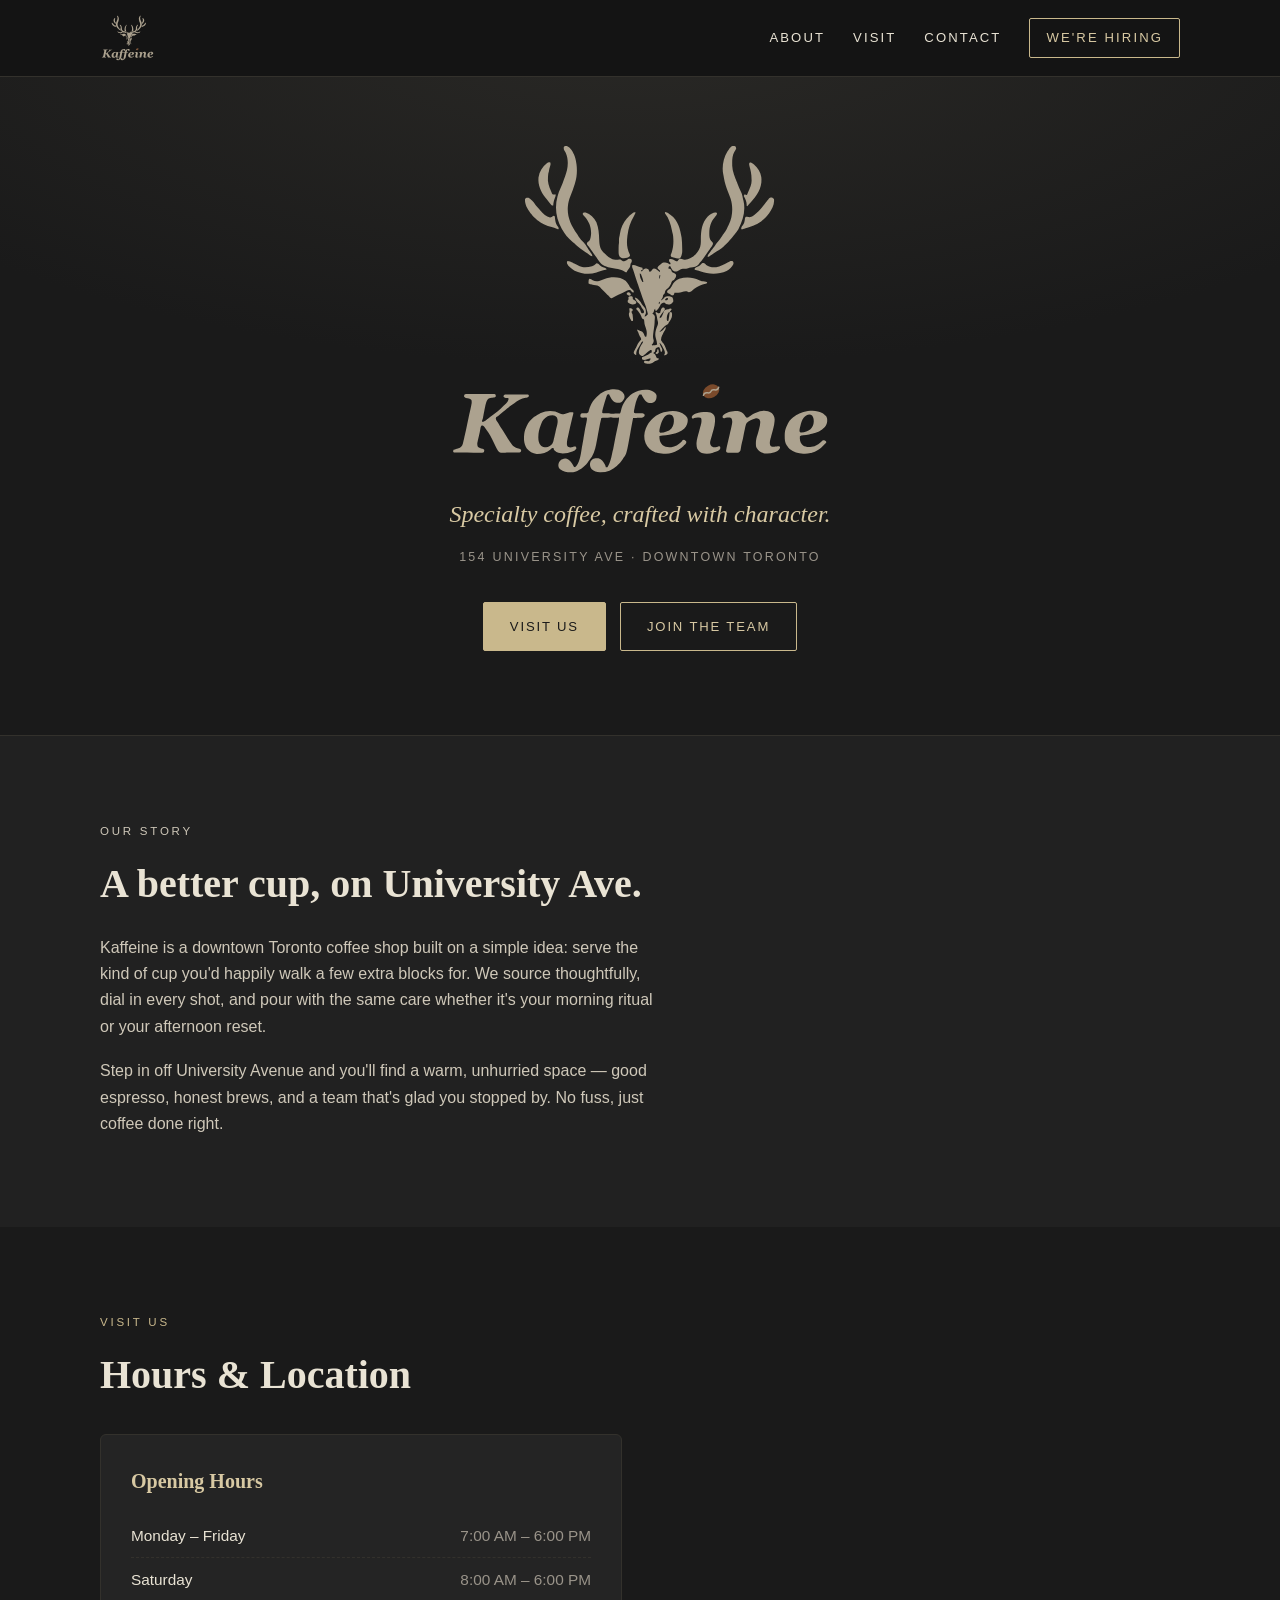
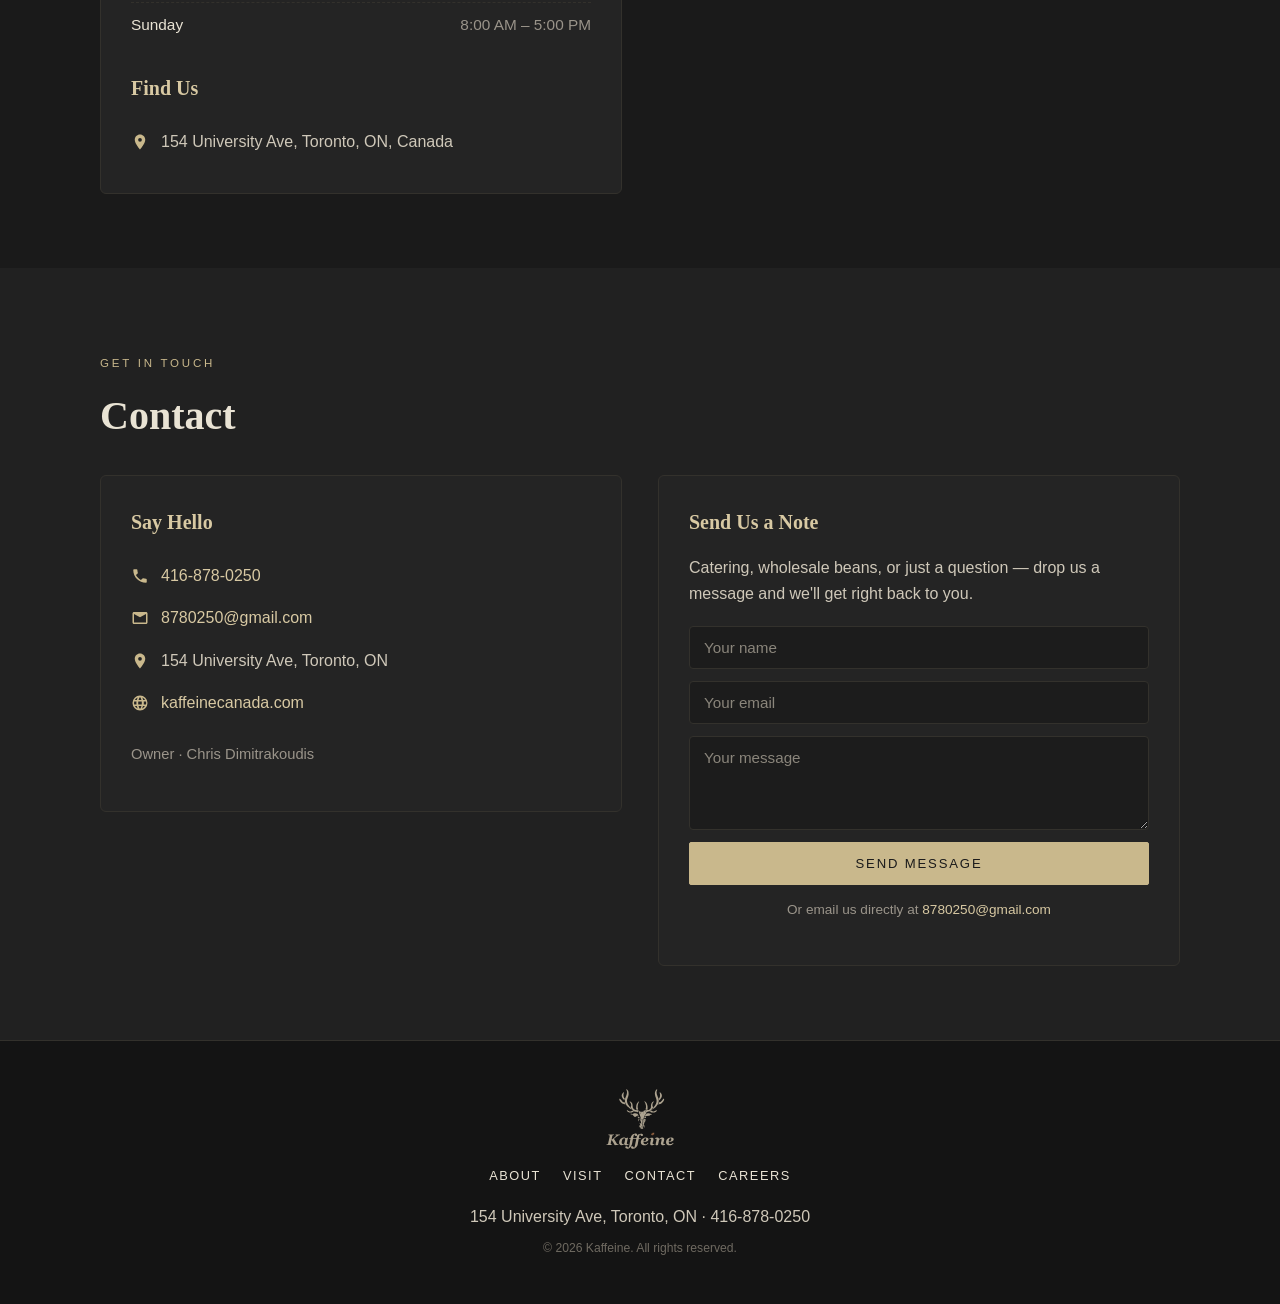
==== commit ffd99c0c: "Swap in new antler logo; remove food/drink menu and Menu nav links" ====
--- a/index.html
+++ b/index.html
@@ -41,11 +41,10 @@
 <header class="site">
   <div class="container nav">
     <a class="brand" href="index.html">
-      <img src="assets/stag.svg" alt="Kaffeine stag"> Kaffeine
+      <img src="assets/kaffeine-logo.svg" alt="Kaffeine">
     </a>
     <nav class="nav-links">
       <a href="#about">About</a>
-      <a href="#menu">Menu</a>
       <a href="#visit">Visit</a>
       <a href="#contact">Contact</a>
       <a class="cta" href="hiring.html">We're Hiring</a>
@@ -56,7 +55,7 @@
 <!-- HERO -->
 <section class="hero" style="padding-top:56px">
   <div class="container">
-    <img class="logo" src="assets/logo.svg" alt="Kaffeine — specialty coffee" width="800" height="600">
+    <img class="logo" src="assets/kaffeine-logo.svg" alt="Kaffeine — specialty coffee" width="1247" height="1097">
     <p class="tagline">Specialty coffee, crafted with character.</p>
     <p class="sub">154 University Ave · Downtown Toronto</p>
     <div class="btns">
@@ -76,51 +75,6 @@
        pour with the same care whether it's your morning ritual or your afternoon reset.</p>
     <p>Step in off University Avenue and you'll find a warm, unhurried space — good espresso, honest
        brews, and a team that's glad you stopped by. No fuss, just coffee done right.</p>
-  </div>
-</section>
-
-<!-- MENU -->
-<section id="menu">
-  <div class="container">
-    <p class="eyebrow">The Menu</p>
-    <h2>What We're Pouring</h2>
-    <div class="menu-grid">
-      <div class="card menu-card">
-        <h3>Espresso Bar</h3>
-        <ul class="menu-list">
-          <li><span class="item">Espresso</span><span class="dots"></span><span class="price">3.25</span></li>
-          <li><span class="item">Americano</span><span class="dots"></span><span class="price">3.75</span></li>
-          <li><span class="item">Cortado</span><span class="dots"></span><span class="price">4.50</span></li>
-          <li><span class="item">Flat White</span><span class="dots"></span><span class="price">5.00</span></li>
-          <li><span class="item">Latte</span><span class="dots"></span><span class="price">5.25</span></li>
-          <li><span class="item">Cappuccino</span><span class="dots"></span><span class="price">5.00</span></li>
-          <li><span class="item">Mocha</span><span class="dots"></span><span class="price">5.75</span></li>
-        </ul>
-      </div>
-      <div class="card menu-card">
-        <h3>Brews &amp; More</h3>
-        <ul class="menu-list">
-          <li><span class="item">Drip Coffee</span><span class="dots"></span><span class="price">3.00</span></li>
-          <li><span class="item">Pour Over</span><span class="dots"></span><span class="price">5.50</span></li>
-          <li><span class="item">Cold Brew</span><span class="dots"></span><span class="price">5.25</span></li>
-          <li><span class="item">Iced Latte</span><span class="dots"></span><span class="price">5.50</span></li>
-          <li><span class="item">Chai Latte</span><span class="dots"></span><span class="price">5.50</span></li>
-          <li><span class="item">Hot Chocolate</span><span class="dots"></span><span class="price">4.75</span></li>
-          <li><span class="item">Loose-Leaf Tea</span><span class="dots"></span><span class="price">3.75</span></li>
-        </ul>
-      </div>
-      <div class="card menu-card">
-        <h3>Fresh Daily</h3>
-        <ul class="menu-list">
-          <li><span class="item">Butter Croissant</span><span class="dots"></span><span class="price">4.25</span></li>
-          <li><span class="item">Pain au Chocolat</span><span class="dots"></span><span class="price">4.75</span></li>
-          <li><span class="item">Banana Bread</span><span class="dots"></span><span class="price">4.50</span></li>
-          <li><span class="item">Seasonal Muffin</span><span class="dots"></span><span class="price">4.00</span></li>
-          <li><span class="item">Breakfast Sandwich</span><span class="dots"></span><span class="price">8.50</span></li>
-        </ul>
-        <p class="menu-note">Ask about oat, almond &amp; lactose-free milk — and our beans of the week.</p>
-      </div>
-    </div>
   </div>
 </section>
 
@@ -198,10 +152,9 @@
 
 <footer class="site">
   <div class="container">
-    <a class="brand" href="index.html"><img src="assets/stag.svg" alt=""> Kaffeine</a>
+    <a class="brand" href="index.html"><img src="assets/kaffeine-logo.svg" alt="Kaffeine"></a>
     <div class="foot-links">
       <a href="#about">About</a>
-      <a href="#menu">Menu</a>
       <a href="#visit">Visit</a>
       <a href="#contact">Contact</a>
       <a href="hiring.html">Careers</a>
--- a/styles.css
+++ b/styles.css
@@ -34,7 +34,8 @@
 }
 .nav{display:flex;align-items:center;justify-content:space-between;padding:14px 0}
 .brand{display:flex;align-items:center;gap:12px;font-family:var(--serif);font-style:italic;font-weight:700;font-size:1.4rem;color:var(--gold-bright)}
-.brand img{height:34px;width:auto}
+.brand img{height:48px;width:auto}
+footer .brand img{height:64px}
 .nav-links{display:flex;gap:28px;align-items:center}
 .nav-links a{font-family:var(--sans);font-size:.82rem;letter-spacing:.16em;text-transform:uppercase;color:var(--cream)}
 .nav-links a.cta{border:1px solid var(--gold);padding:8px 16px;border-radius:2px;color:var(--gold-bright)}
@@ -80,17 +81,6 @@
 .contact-line svg{flex:0 0 18px;width:18px;height:18px;fill:var(--gold)}
 .map-embed{width:100%;height:100%;min-height:280px;border:0;border-radius:6px;filter:grayscale(.3) contrast(1.05)}
 .map-wrap{height:100%;min-height:280px}
-
-/* Menu */
-.menu-grid{display:grid;grid-template-columns:repeat(3,1fr);gap:28px;margin-top:26px}
-@media(max-width:900px){.menu-grid{grid-template-columns:1fr 1fr}}
-@media(max-width:620px){.menu-grid{grid-template-columns:1fr}}
-.menu-list{list-style:none;margin:0;padding:0}
-.menu-list li{display:flex;align-items:baseline;gap:8px;padding:8px 0;font-size:.95rem}
-.menu-list .item{color:var(--cream);white-space:nowrap}
-.menu-list .dots{flex:1;border-bottom:1px dotted var(--line);transform:translateY(-4px)}
-.menu-list .price{color:var(--gold-bright);font-family:var(--serif)}
-.menu-note{color:var(--muted);font-size:.85rem;margin:18px 0 0;font-style:italic}
 
 /* Contact / application form */
 .contact-form input,
